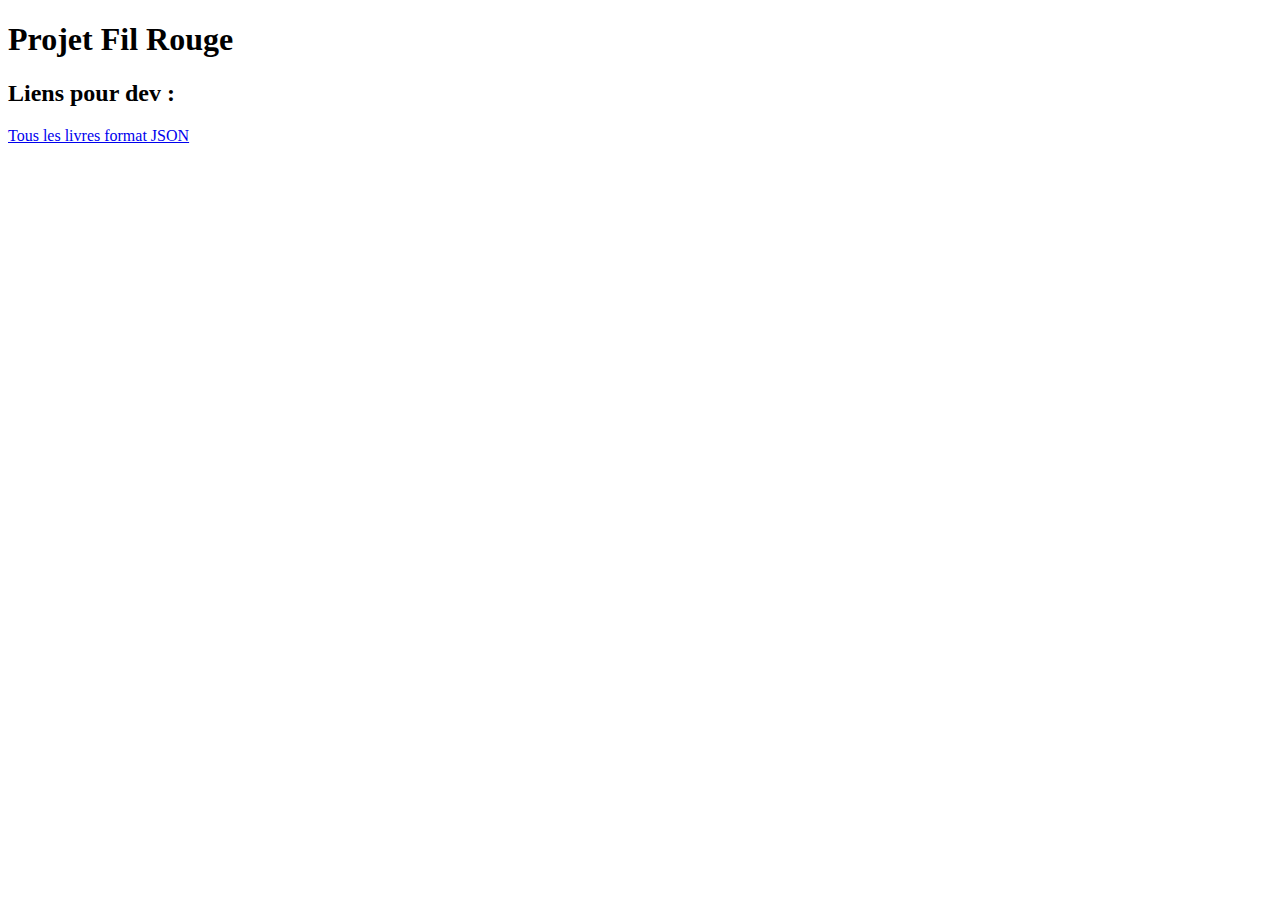
==== projetFilRouge/src/main/resources/static/index.html @ f8d8e10e "ws rest Livre" ====
<?xml version="1.0" encoding="ISO-8859-1" ?>
<!DOCTYPE html PUBLIC "-//W3C//DTD XHTML 1.0 Frameset//EN" "http://www.w3.org/TR/xhtml1/DTD/xhtml1-frameset.dtd">
<html xmlns="http://www.w3.org/1999/xhtml">
<head>
<meta http-equiv="Content-Type" content="text/html; charset=ISO-8859-1" />
<title>Insert title here</title>
</head>
<body>
	<h1>Projet Fil Rouge</h1>
	<h2>Liens pour dev :</h2>
	<a href="./api-bibliotheque/livre">Tous les livres format JSON</a>
</body>
</html>
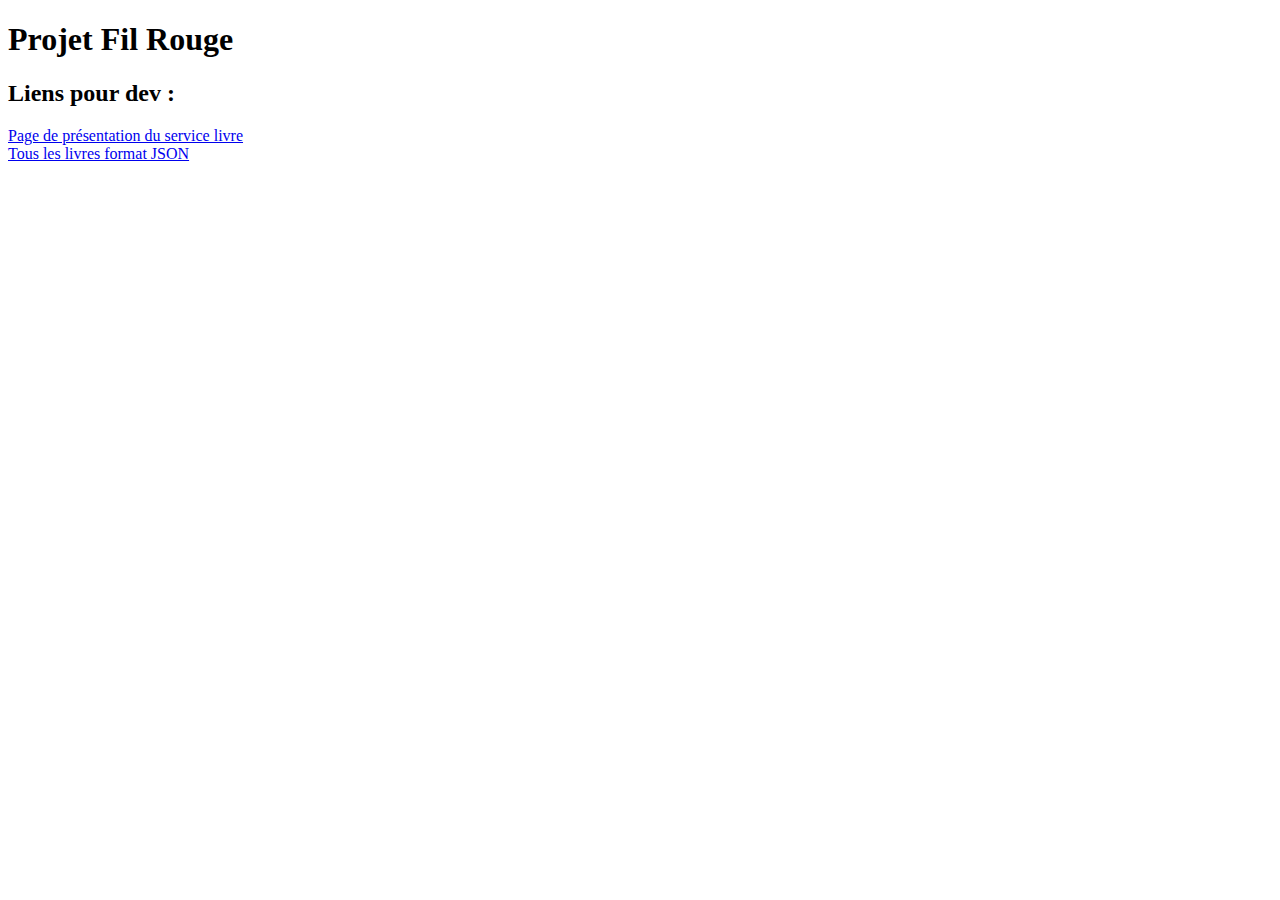
==== commit 4c8a2f46: "Page Livre.html pour tester crud livre" ====
--- a/projetFilRouge/src/main/resources/static/index.html
+++ b/projetFilRouge/src/main/resources/static/index.html
@@ -1,13 +1,14 @@
-<?xml version="1.0" encoding="ISO-8859-1" ?>
+<?xml version="1.0" encoding="UTF-8" ?>
 <!DOCTYPE html PUBLIC "-//W3C//DTD XHTML 1.0 Frameset//EN" "http://www.w3.org/TR/xhtml1/DTD/xhtml1-frameset.dtd">
 <html xmlns="http://www.w3.org/1999/xhtml">
 <head>
-<meta http-equiv="Content-Type" content="text/html; charset=ISO-8859-1" />
+<meta http-equiv="Content-Type" content="text/html; charset=UTF-8" />
 <title>Insert title here</title>
 </head>
 <body>
 	<h1>Projet Fil Rouge</h1>
 	<h2>Liens pour dev :</h2>
+	<a href="livre.html">Page de présentation du service livre</a><br/>
 	<a href="./api-bibliotheque/livre">Tous les livres format JSON</a>
 </body>
 </html>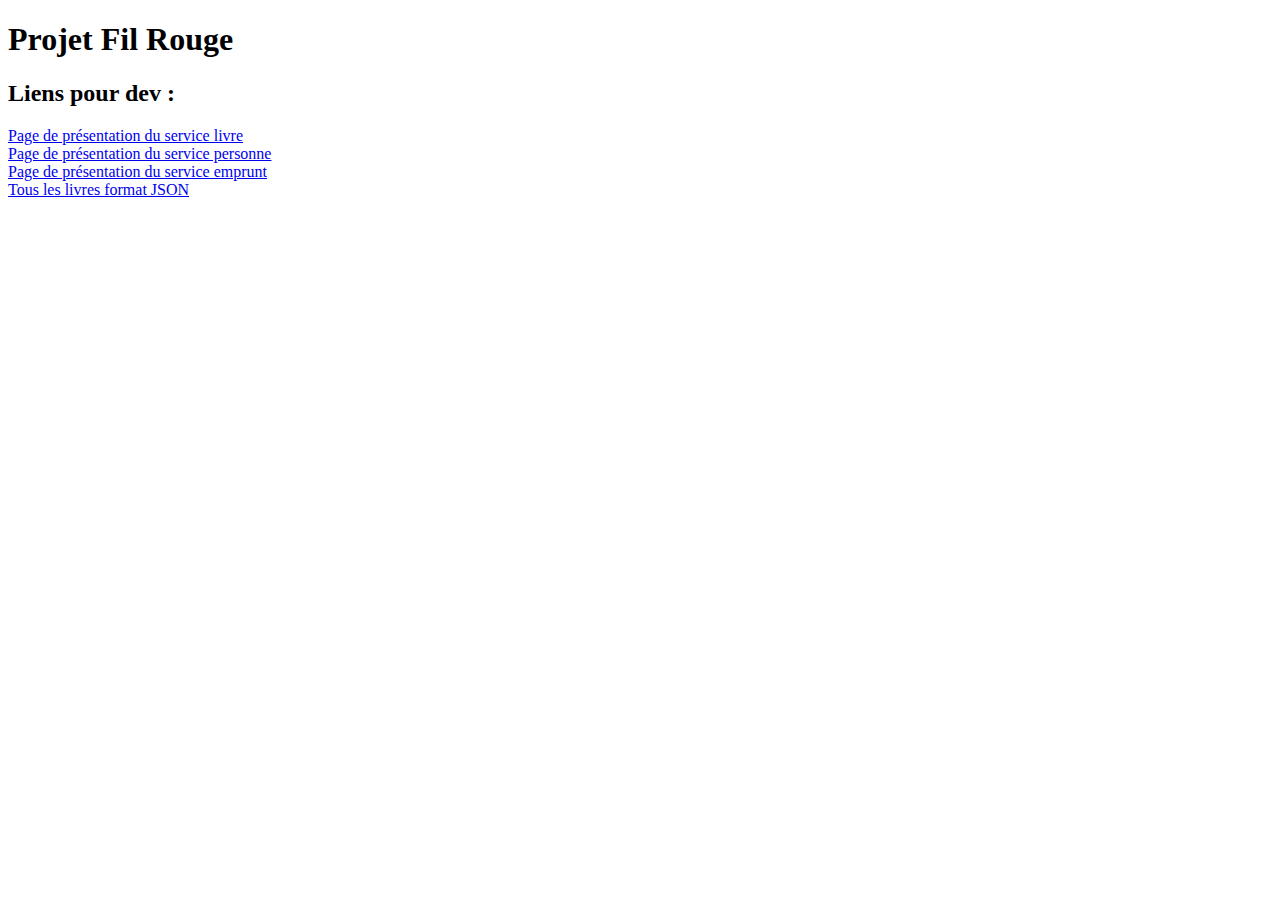
==== commit bcd068de: "prepa emprunt/personne" ====
--- a/projetFilRouge/src/main/resources/static/index.html
+++ b/projetFilRouge/src/main/resources/static/index.html
@@ -9,6 +9,8 @@
 	<h1>Projet Fil Rouge</h1>
 	<h2>Liens pour dev :</h2>
 	<a href="livre.html">Page de présentation du service livre</a><br/>
+	<a href="personne.html">Page de présentation du service personne</a><br/>
+	<a href="emprunt.html">Page de présentation du service emprunt</a><br/>
 	<a href="./api-bibliotheque/livre">Tous les livres format JSON</a>
 </body>
 </html>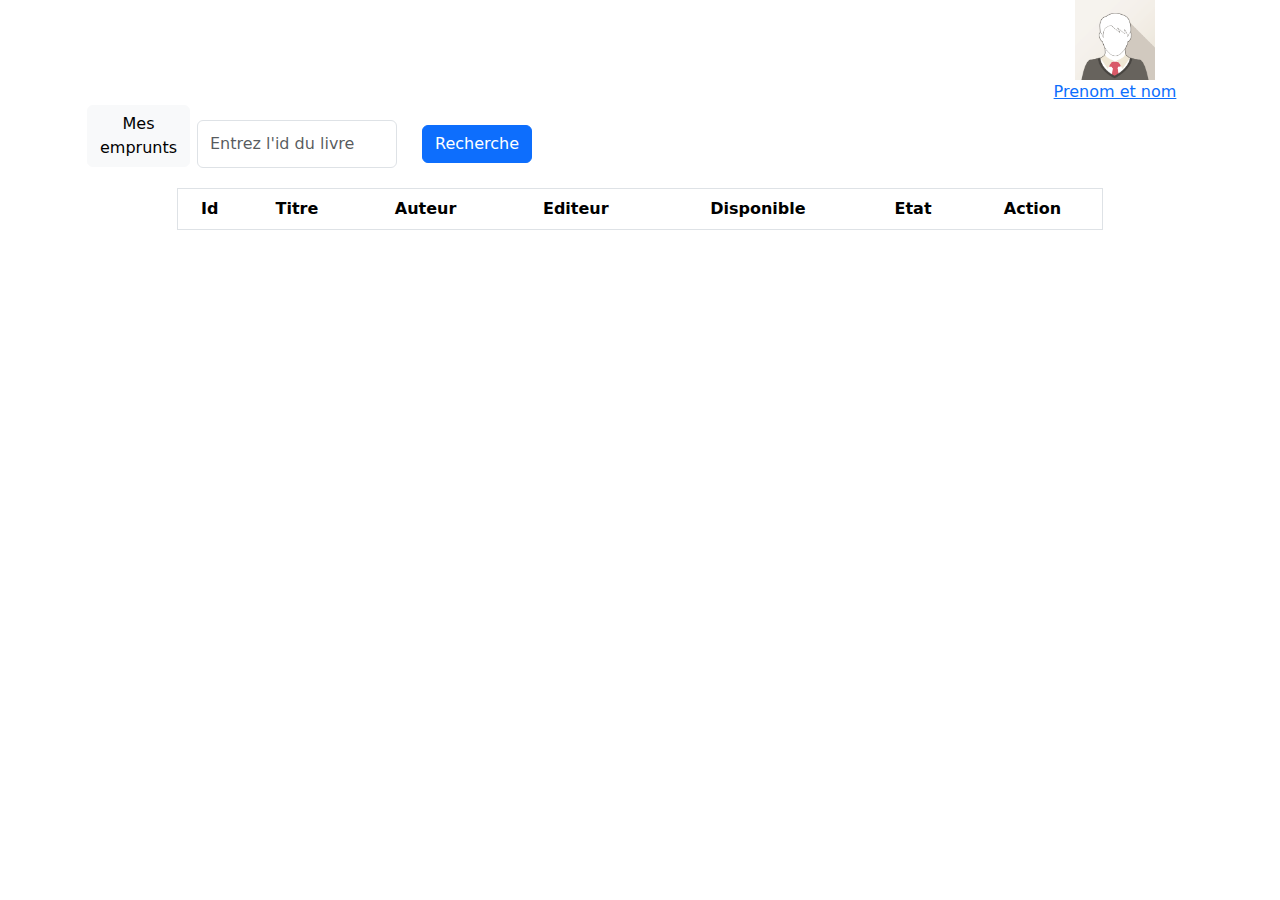
==== commit f30bef14: "ze" ====
--- a/projetFilRouge/src/main/resources/static/index.html
+++ b/projetFilRouge/src/main/resources/static/index.html
@@ -4,13 +4,47 @@
 <head>
 <meta http-equiv="Content-Type" content="text/html; charset=UTF-8" />
 <title>Insert title here</title>
+<script src="./js/livreAjax.js"></script>
+<script src="./js/my_ajax_util.js"></script>
+<script src="https://cdn.jsdelivr.net/npm/bootstrap@5.3.1/dist/js/bootstrap.bundle.min.js"></script>
+<script src="https://ajax.googleapis.com/ajax/libs/jquery/3.3.1/jquery.min.js"></script>
+<link href="https://cdn.jsdelivr.net/npm/bootstrap@5.3.1/dist/css/bootstrap.min.css" rel="stylesheet"/>
+<link href="css/index.css" rel="stylesheet"/>
 </head>
-<body>
-	<h1>Projet Fil Rouge</h1>
-	<h2>Liens pour dev :</h2>
-	<a href="livre.html">Page de présentation du service livre</a><br/>
-	<a href="personne.html">Page de présentation du service personne</a><br/>
-	<a href="emprunt.html">Page de présentation du service emprunt</a><br/>
-	<a href="./api-bibliotheque/livre">Tous les livres format JSON</a>
+<body class="container">
+	<div class="col-xl row" id="header" style="height: 100px">
+        <div class="col-xl">
+
+        </div>
+        <div class="col-xl-2 text-center">
+			<a href="personne.html">
+				<img src="assets/img_avatar1.png" id="img_profil"/>
+				<div>Prenom et nom</div>
+			</a>
+        </div>
+    </div>
+    <div class="col-xl row" id="body">
+		<div class="col-xl-1">
+			<a class='btn btn-light' href="livre.html">Mes emprunts</a>
+		</div>
+		<div class="col-xl text-center" id="tab_container">
+			<div id="filter_container">
+				<input type="text" class="form-control" id="input_livre_id" placeholder="Entrez l'id du livre"/>
+				<button class="btn btn-primary" id="btn_livre_search">Recherche</button>
+			</div>
+			<table border="1" class="table">
+				<thead>
+					<tr><th>Id</th><th>Titre</th><th>Auteur</th><th>Editeur</th><th>Disponible</th><th>Etat</th><th>Action</th></tr>
+				</thead>
+				<tbody id="tableBody">
+					
+				</tbody>
+			</table>
+		</div>
+		<div class="col-xl-1">
+			
+		</div>
+    </div>
+	
 </body>
 </html>--- a/projetFilRouge/src/main/resources/static/css/index.css
+++ b/projetFilRouge/src/main/resources/static/css/index.css
@@ -0,0 +1,22 @@
+#tab_container{
+	
+}
+
+#input_livre_id{
+	width: 200px;
+	margin-right: 20px
+}
+
+#filter_container{
+	display: flex;
+	flex-direction: row;
+	margin: 20px
+}
+
+.btn{
+	margin: 5px
+}
+
+#img_profil{
+	width: 80px
+}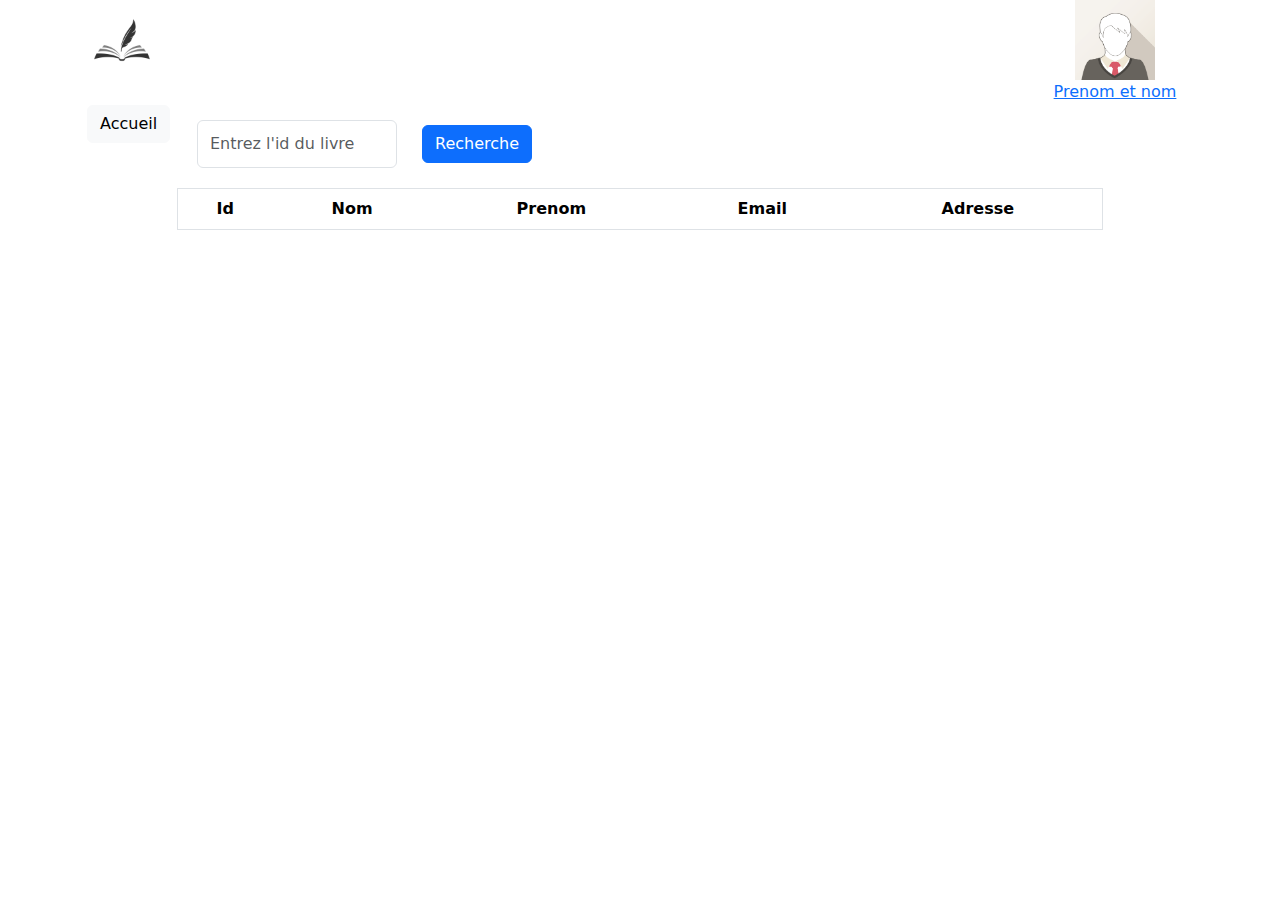
==== commit fd1a8506: "cvsef" ====
--- a/projetFilRouge/src/main/resources/static/index.html
+++ b/projetFilRouge/src/main/resources/static/index.html
@@ -1,20 +1,23 @@
 <?xml version="1.0" encoding="UTF-8" ?>
-<!DOCTYPE html PUBLIC "-//W3C//DTD XHTML 1.0 Frameset//EN" "http://www.w3.org/TR/xhtml1/DTD/xhtml1-frameset.dtd">
+<!DOCTYPE html>
 <html xmlns="http://www.w3.org/1999/xhtml">
 <head>
 <meta http-equiv="Content-Type" content="text/html; charset=UTF-8" />
 <title>Insert title here</title>
-<script src="./js/livreAjax.js"></script>
+<script src="./js/adminAjax.js"></script>
 <script src="./js/my_ajax_util.js"></script>
 <script src="https://cdn.jsdelivr.net/npm/bootstrap@5.3.1/dist/js/bootstrap.bundle.min.js"></script>
 <script src="https://ajax.googleapis.com/ajax/libs/jquery/3.3.1/jquery.min.js"></script>
 <link href="https://cdn.jsdelivr.net/npm/bootstrap@5.3.1/dist/css/bootstrap.min.css" rel="stylesheet"/>
+<link href="css/admin.css" rel="stylesheet"/>
 <link href="css/index.css" rel="stylesheet"/>
 </head>
 <body class="container">
-	<div class="col-xl row" id="header" style="height: 100px">
+	<div class="row" id="header" style="height: 100px">
         <div class="col-xl">
-
+			<a href="index.html">
+				<img src="assets/logo.jpg" id="img_profil"/>
+        	</a>
         </div>
         <div class="col-xl-2 text-center">
 			<a href="personne.html">
@@ -23,18 +26,18 @@
 			</a>
         </div>
     </div>
-    <div class="col-xl row" id="body">
+    <div class="row" id="body">
 		<div class="col-xl-1">
-			<a class='btn btn-light' href="livre.html">Mes emprunts</a>
+			<a class='btn btn-light' href="index.html">Accueil</a>
 		</div>
 		<div class="col-xl text-center" id="tab_container">
 			<div id="filter_container">
 				<input type="text" class="form-control" id="input_livre_id" placeholder="Entrez l'id du livre"/>
 				<button class="btn btn-primary" id="btn_livre_search">Recherche</button>
 			</div>
-			<table border="1" class="table">
+			<table border="1" class="table table-hover">
 				<thead>
-					<tr><th>Id</th><th>Titre</th><th>Auteur</th><th>Editeur</th><th>Disponible</th><th>Etat</th><th>Action</th></tr>
+					<tr><th>Id</th><th>Nom</th><th>Prenom</th><th>Email</th><th>Adresse</th></tr>
 				</thead>
 				<tbody id="tableBody">
 					
--- a/projetFilRouge/src/main/resources/static/css/admin.css
+++ b/projetFilRouge/src/main/resources/static/css/admin.css
@@ -0,0 +1,3 @@
+td{
+	cursor: pointer
+}--- a/projetFilRouge/src/main/resources/static/css/index.css
+++ b/projetFilRouge/src/main/resources/static/css/index.css
@@ -1,5 +1,5 @@
-#tab_container{
-	
+#img_profil{
+	width: 80px
 }
 
 #input_livre_id{
@@ -16,7 +16,3 @@
 .btn{
 	margin: 5px
 }
-
-#img_profil{
-	width: 80px
-}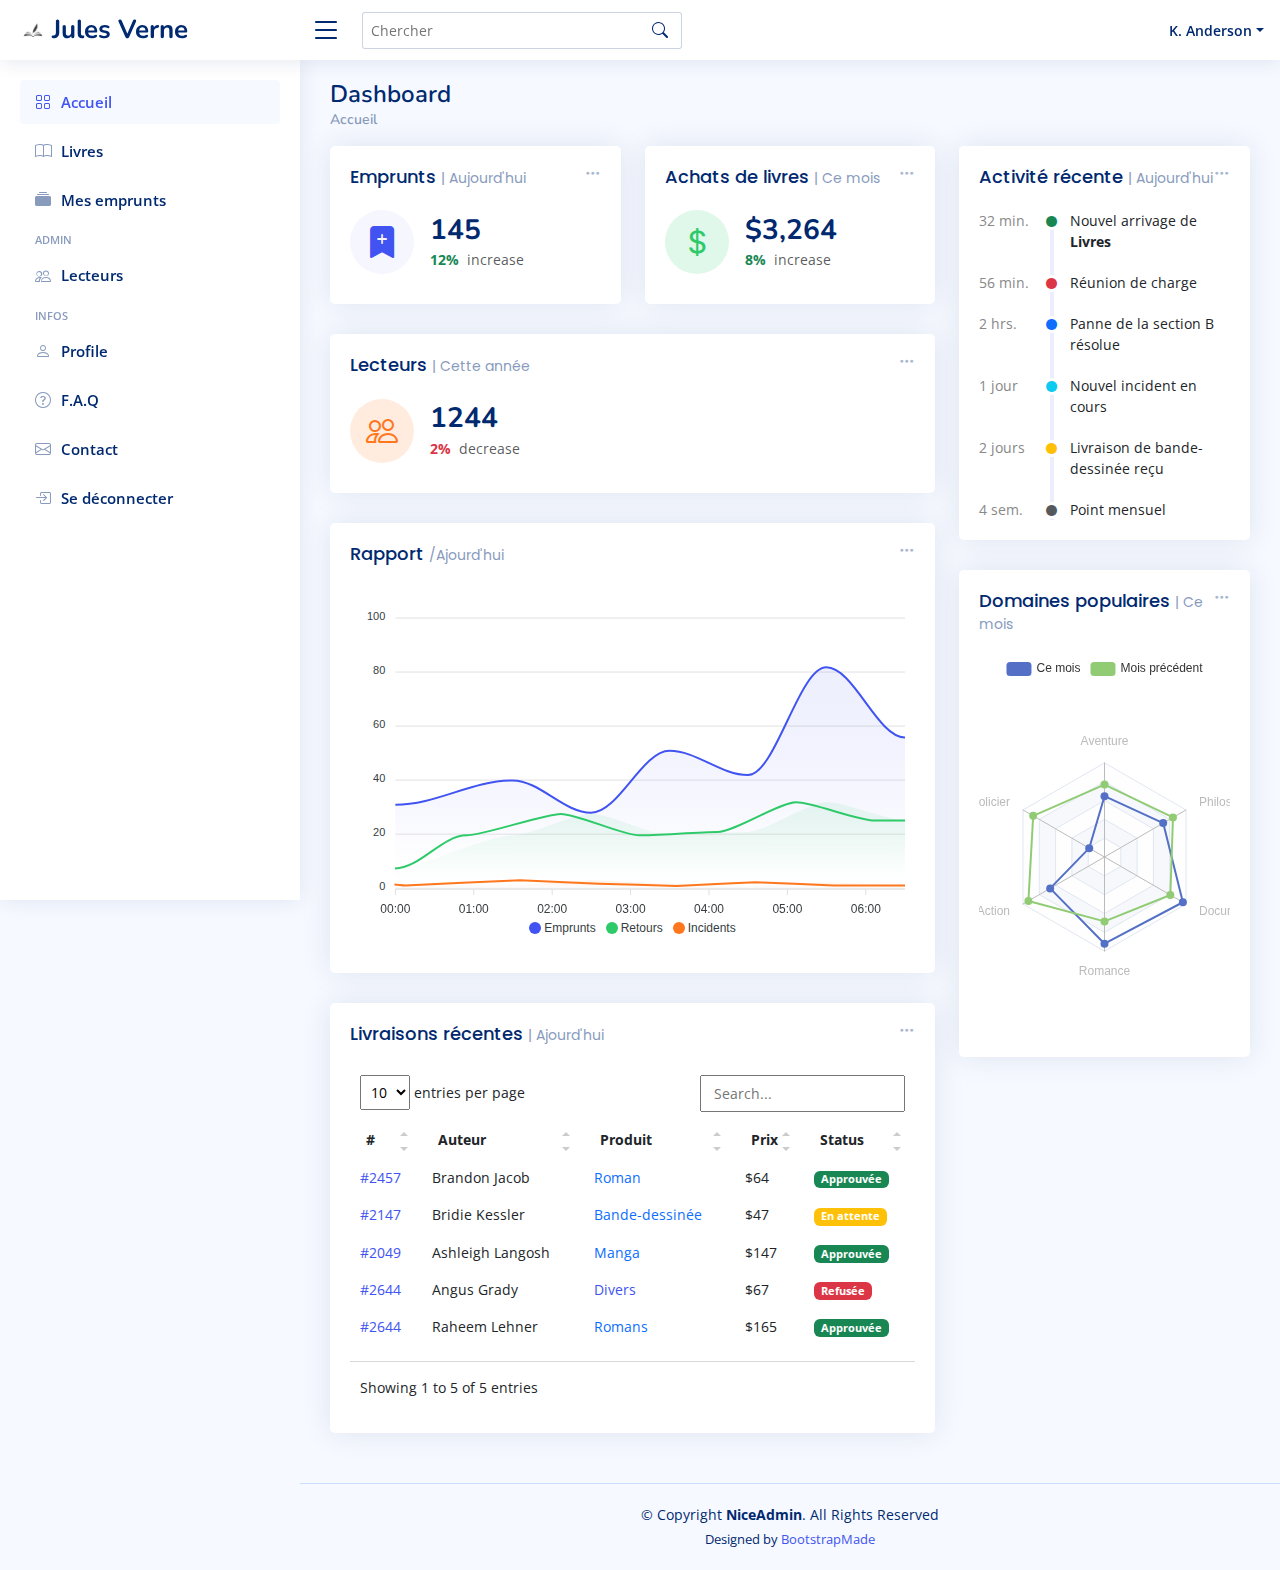
==== commit 5f061dab: "qcess" ====
--- a/projetFilRouge/src/main/resources/static/index.html
+++ b/projetFilRouge/src/main/resources/static/index.html
@@ -1,53 +1,672 @@
-<?xml version="1.0" encoding="UTF-8" ?>
 <!DOCTYPE html>
-<html xmlns="http://www.w3.org/1999/xhtml">
+<html lang="en">
+
 <head>
-<meta http-equiv="Content-Type" content="text/html; charset=UTF-8" />
-<title>Insert title here</title>
-<script src="./js/adminAjax.js"></script>
-<script src="./js/my_ajax_util.js"></script>
-<script src="https://cdn.jsdelivr.net/npm/bootstrap@5.3.1/dist/js/bootstrap.bundle.min.js"></script>
-<script src="https://ajax.googleapis.com/ajax/libs/jquery/3.3.1/jquery.min.js"></script>
-<link href="https://cdn.jsdelivr.net/npm/bootstrap@5.3.1/dist/css/bootstrap.min.css" rel="stylesheet"/>
-<link href="css/admin.css" rel="stylesheet"/>
-<link href="css/index.css" rel="stylesheet"/>
+  <meta charset="utf-8">
+  <meta content="width=device-width, initial-scale=1.0" name="viewport">
+
+  <title>Accueil</title>
+  <meta content="" name="description">
+  <meta content="" name="keywords">
+
+  <!-- Favicons -->
+  <link href="assets/img/favicon.png" rel="icon">
+  <link href="assets/img/apple-touch-icon.png" rel="apple-touch-icon">
+
+  <!-- Google Fonts -->
+  <link href="https://fonts.gstatic.com" rel="preconnect">
+  <link href="https://fonts.googleapis.com/css?family=Open+Sans:300,300i,400,400i,600,600i,700,700i|Nunito:300,300i,400,400i,600,600i,700,700i|Poppins:300,300i,400,400i,500,500i,600,600i,700,700i" rel="stylesheet">
+
+  <!-- Vendor CSS Files -->
+  <link href="assets/vendor/bootstrap/css/bootstrap.min.css" rel="stylesheet">
+  <link href="assets/vendor/bootstrap-icons/bootstrap-icons.css" rel="stylesheet">
+  <link href="assets/vendor/boxicons/css/boxicons.min.css" rel="stylesheet">
+  <link href="assets/vendor/quill/quill.snow.css" rel="stylesheet">
+  <link href="assets/vendor/quill/quill.bubble.css" rel="stylesheet">
+  <link href="assets/vendor/remixicon/remixicon.css" rel="stylesheet">
+  <link href="assets/vendor/simple-datatables/style.css" rel="stylesheet">
+
+  <!-- Template Main CSS File -->
+  <link href="assets/css/style.css" rel="stylesheet">
+
+  <!-- =======================================================
+  * Template Name: NiceAdmin
+  * Updated: Aug 30 2023 with Bootstrap v5.3.1
+  * Template URL: https://bootstrapmade.com/nice-admin-bootstrap-admin-html-template/
+  * Author: BootstrapMade.com
+  * License: https://bootstrapmade.com/license/
+  ======================================================== -->
 </head>
-<body class="container">
-	<div class="row" id="header" style="height: 100px">
-        <div class="col-xl">
-			<a href="index.html">
-				<img src="assets/logo.jpg" id="img_profil"/>
-        	</a>
-        </div>
-        <div class="col-xl-2 text-center">
-			<a href="personne.html">
-				<img src="assets/img_avatar1.png" id="img_profil"/>
-				<div>Prenom et nom</div>
-			</a>
-        </div>
+
+<body>
+
+  <!-- ======= Header ======= -->
+  <header id="header" class="header fixed-top d-flex align-items-center">
+
+    <div class="d-flex align-items-center justify-content-between">
+      <a href="index.html" class="logo d-flex align-items-center">
+        <img src="assets/img/logo.jpg" alt="">
+        <span class="d-none d-lg-block">Jules Verne</span>
+      </a>
+      <i class="bi bi-list toggle-sidebar-btn"></i>
+    </div><!-- End Logo -->
+
+    <div class="search-bar">
+      <form class="search-form d-flex align-items-center" method="POST" action="#">
+        <input type="text" name="query" placeholder="Chercher" title="Enter search keyword">
+        <button type="submit" title="Search"><i class="bi bi-search"></i></button>
+      </form>
+    </div><!-- End Search Bar -->
+
+    <nav class="header-nav ms-auto">
+      <ul class="d-flex align-items-center">
+
+        <li class="nav-item d-block d-lg-none">
+          <a class="nav-link nav-icon search-bar-toggle " href="#">
+            <i class="bi bi-search"></i>
+          </a>
+        </li><!-- End Search Icon-->
+
+        <li class="nav-item dropdown">
+
+
+        <li class="nav-item dropdown pe-3">
+
+          <a class="nav-link nav-profile d-flex align-items-center pe-0" href="#" data-bs-toggle="dropdown">
+            <span class="d-none d-md-block dropdown-toggle ps-2">K. Anderson</span>
+          </a><!-- End Profile Iamge Icon -->
+
+          <ul class="dropdown-menu dropdown-menu-end dropdown-menu-arrow profile">
+            <li class="dropdown-header">
+              <h6>Kevin Anderson</h6>
+              <span>Admin</span>
+            </li>
+            <li>
+              <hr class="dropdown-divider">
+            </li>
+
+            <li>
+              <a class="dropdown-item d-flex align-items-center" href="admin/profile.html?id=7">
+                <i class="bi bi-person"></i>
+                <span>My Profile</span>
+              </a>
+            </li>
+            <li>
+              <hr class="dropdown-divider">
+            </li>
+
+            <li>
+              <a class="dropdown-item d-flex align-items-center" href="users-profile.html">
+                <i class="bi bi-gear"></i>
+                <span>Account Settings</span>
+              </a>
+            </li>
+            <li>
+              <hr class="dropdown-divider">
+            </li>
+
+            <li>
+              <a class="dropdown-item d-flex align-items-center" href="pages-faq.html">
+                <i class="bi bi-question-circle"></i>
+                <span>Need Help?</span>
+              </a>
+            </li>
+            <li>
+              <hr class="dropdown-divider">
+            </li>
+
+            <li>
+              <a class="dropdown-item d-flex align-items-center" href="#">
+                <i class="bi bi-box-arrow-right"></i>
+                <span>Sign Out</span>
+              </a>
+            </li>
+
+          </ul><!-- End Profile Dropdown Items -->
+        </li><!-- End Profile Nav -->
+
+      </ul>
+    </nav><!-- End Icons Navigation -->
+
+  </header><!-- End Header -->
+
+  <!-- ======= Sidebar ======= -->
+  <aside id="sidebar" class="sidebar">
+
+    <ul class="sidebar-nav" id="sidebar-nav">
+
+      <li class="nav-item">
+        <a class="nav-link " href="index.html">
+          <i class="bi bi-grid"></i>
+          <span>Accueil</span>
+        </a>
+      </li>
+      <li class="nav-item">
+        <a class="nav-link collapsed" href="admin/livre.html?id=7">
+          <i class="bi bi-book"></i>
+          <span>Livres</span>
+        </a>
+      </li>
+      <li class="nav-item">
+        <a class="nav-link collapsed" href="admin/emprunt.html?id=7">
+          <i class="bi bi-collection-fill"></i>
+          <span>Mes emprunts</span>
+        </a>
+      </li><!-- End Dashboard Nav -->
+
+      <li class="nav-heading">Admin</li>
+
+      <li class="nav-item">
+        <a class="nav-link collapsed" href="admin/lecteur.html">
+          <i class="bi bi-people"></i>
+          <span>Lecteurs</span>
+        </a>
+      </li>
+
+      <li class="nav-heading">Infos</li>
+
+      <li class="nav-item">
+        <a class="nav-link collapsed" href="admin/profile.html?id=7">
+          <i class="bi bi-person"></i>
+          <span>Profile</span>
+        </a>
+      </li><!-- End Profile Page Nav -->
+
+      <li class="nav-item">
+        <a class="nav-link collapsed" href="admin/pages-faq.html">
+          <i class="bi bi-question-circle"></i>
+          <span>F.A.Q</span>
+        </a>
+      </li><!-- End F.A.Q Page Nav -->
+
+      <li class="nav-item">
+        <a class="nav-link collapsed" href="admin/pages-contact.html">
+          <i class="bi bi-envelope"></i>
+          <span>Contact</span>
+        </a>
+      </li><!-- End Contact Page Nav -->
+
+      <li class="nav-item">
+        <a class="nav-link collapsed" href="admin/pages-login.html">
+          <i class="bi bi-box-arrow-in-right"></i>
+          <span>Se déconnecter</span>
+        </a>
+      </li><!-- End Login Page Nav -->
+
+    </ul>
+
+  </aside><!-- End Sidebar-->
+
+  <main id="main" class="main">
+
+    <div class="pagetitle">
+      <h1>Dashboard</h1>
+      <nav>
+        <ol class="breadcrumb">
+          <li class="breadcrumb-item"><a href="index.html">Accueil</a></li>
+        </ol>
+      </nav>
+    </div><!-- End Page Title -->
+
+    <section class="section dashboard">
+      <div class="row">
+
+        <!-- Left side columns -->
+        <div class="col-lg-8">
+          <div class="row">
+
+            <!-- Sales Card -->
+            <div class="col-xxl-4 col-md-6">
+              <div class="card info-card sales-card">
+
+                <div class="filter">
+                  <a class="icon" href="#" data-bs-toggle="dropdown"><i class="bi bi-three-dots"></i></a>
+                  <ul class="dropdown-menu dropdown-menu-end dropdown-menu-arrow">
+                    <li class="dropdown-header text-start">
+                      <h6>Filter</h6>
+                    </li>
+
+                    <li><a class="dropdown-item" href="#">Today</a></li>
+                    <li><a class="dropdown-item" href="#">This Month</a></li>
+                    <li><a class="dropdown-item" href="#">This Year</a></li>
+                  </ul>
+                </div>
+
+                <div class="card-body">
+                  <h5 class="card-title">Emprunts <span>| Aujourd'hui</span></h5>
+
+                  <div class="d-flex align-items-center">
+                    <div class="card-icon rounded-circle d-flex align-items-center justify-content-center">
+                      <i class="bi bi-bookmark-plus-fill"></i>
+                    </div>
+                    <div class="ps-3">
+                      <h6>145</h6>
+                      <span class="text-success small pt-1 fw-bold">12%</span> <span class="text-muted small pt-2 ps-1">increase</span>
+
+                    </div>
+                  </div>
+                </div>
+
+              </div>
+            </div><!-- End Sales Card -->
+
+            <!-- Revenue Card -->
+            <div class="col-xxl-4 col-md-6">
+              <div class="card info-card revenue-card">
+
+                <div class="filter">
+                  <a class="icon" href="#" data-bs-toggle="dropdown"><i class="bi bi-three-dots"></i></a>
+                  <ul class="dropdown-menu dropdown-menu-end dropdown-menu-arrow">
+                    <li class="dropdown-header text-start">
+                      <h6>Filter</h6>
+                    </li>
+
+                    <li><a class="dropdown-item" href="#">Today</a></li>
+                    <li><a class="dropdown-item" href="#">This Month</a></li>
+                    <li><a class="dropdown-item" href="#">This Year</a></li>
+                  </ul>
+                </div>
+
+                <div class="card-body">
+                  <h5 class="card-title">Achats de livres <span>| Ce mois</span></h5>
+
+                  <div class="d-flex align-items-center">
+                    <div class="card-icon rounded-circle d-flex align-items-center justify-content-center">
+                      <i class="bi bi-currency-dollar"></i>
+                    </div>
+                    <div class="ps-3">
+                      <h6>$3,264</h6>
+                      <span class="text-success small pt-1 fw-bold">8%</span> <span class="text-muted small pt-2 ps-1">increase</span>
+
+                    </div>
+                  </div>
+                </div>
+
+              </div>
+            </div><!-- End Revenue Card -->
+
+            <!-- Customers Card -->
+            <div class="col-xxl-4 col-xl-12">
+
+              <div class="card info-card customers-card">
+
+                <div class="filter">
+                  <a class="icon" href="#" data-bs-toggle="dropdown"><i class="bi bi-three-dots"></i></a>
+                  <ul class="dropdown-menu dropdown-menu-end dropdown-menu-arrow">
+                    <li class="dropdown-header text-start">
+                      <h6>Filter</h6>
+                    </li>
+
+                    <li><a class="dropdown-item" href="#">Today</a></li>
+                    <li><a class="dropdown-item" href="#">This Month</a></li>
+                    <li><a class="dropdown-item" href="#">This Year</a></li>
+                  </ul>
+                </div>
+
+                <div class="card-body">
+                  <h5 class="card-title">Lecteurs <span>| Cette année</span></h5>
+
+                  <div class="d-flex align-items-center">
+                    <div class="card-icon rounded-circle d-flex align-items-center justify-content-center">
+                      <i class="bi bi-people"></i>
+                    </div>
+                    <div class="ps-3">
+                      <h6>1244</h6>
+                      <span class="text-danger small pt-1 fw-bold">2%</span> <span class="text-muted small pt-2 ps-1">decrease</span>
+
+                    </div>
+                  </div>
+
+                </div>
+              </div>
+
+            </div><!-- End Customers Card -->
+
+            <!-- Reports -->
+            <div class="col-12">
+              <div class="card">
+
+                <div class="filter">
+                  <a class="icon" href="#" data-bs-toggle="dropdown"><i class="bi bi-three-dots"></i></a>
+                  <ul class="dropdown-menu dropdown-menu-end dropdown-menu-arrow">
+                    <li class="dropdown-header text-start">
+                      <h6>Filter</h6>
+                    </li>
+
+                    <li><a class="dropdown-item" href="#">Today</a></li>
+                    <li><a class="dropdown-item" href="#">This Month</a></li>
+                    <li><a class="dropdown-item" href="#">This Year</a></li>
+                  </ul>
+                </div>
+
+                <div class="card-body">
+                  <h5 class="card-title">Rapport <span>/Ajourd'hui</span></h5>
+
+                  <!-- Line Chart -->
+                  <div id="reportsChart"></div>
+
+                  <script>
+                    document.addEventListener("DOMContentLoaded", () => {
+                      new ApexCharts(document.querySelector("#reportsChart"), {
+                        series: [{
+                          name: 'Emprunts',
+                          data: [31, 40, 28, 51, 42, 82, 56],
+                        }, {
+                          name: 'Retours',
+                          data: [12, 32, 45, 32, 34, 52, 41]
+                        }, {
+                          name: 'Incidents',
+                          data: [15, 11, 32, 18, 9, 24, 11]
+                        }],
+                        chart: {
+                          height: 350,
+                          type: 'area',
+                          toolbar: {
+                            show: false
+                          },
+                        },
+                        markers: {
+                          size: 4
+                        },
+                        colors: ['#4154f1', '#2eca6a', '#ff771d'],
+                        fill: {
+                          type: "gradient",
+                          gradient: {
+                            shadeIntensity: 1,
+                            opacityFrom: 0.3,
+                            opacityTo: 0.4,
+                            stops: [0, 90, 100]
+                          }
+                        },
+                        dataLabels: {
+                          enabled: false
+                        },
+                        stroke: {
+                          curve: 'smooth',
+                          width: 2
+                        },
+                        xaxis: {
+                          type: 'datetime',
+                          categories: ["2018-09-19T00:00:00.000Z", "2018-09-19T01:30:00.000Z", "2018-09-19T02:30:00.000Z", "2018-09-19T03:30:00.000Z", "2018-09-19T04:30:00.000Z", "2018-09-19T05:30:00.000Z", "2018-09-19T06:30:00.000Z"]
+                        },
+                        tooltip: {
+                          x: {
+                            format: 'dd/MM/yy HH:mm'
+                          },
+                        }
+                      }).render();
+                    });
+                  </script>
+                  <!-- End Line Chart -->
+
+                </div>
+
+              </div>
+            </div><!-- End Reports -->
+
+            <!-- Recent Sales -->
+            <div class="col-12">
+              <div class="card recent-sales overflow-auto">
+
+                <div class="filter">
+                  <a class="icon" href="#" data-bs-toggle="dropdown"><i class="bi bi-three-dots"></i></a>
+                  <ul class="dropdown-menu dropdown-menu-end dropdown-menu-arrow">
+                    <li class="dropdown-header text-start">
+                      <h6>Filter</h6>
+                    </li>
+
+                    <li><a class="dropdown-item" href="#">Today</a></li>
+                    <li><a class="dropdown-item" href="#">This Month</a></li>
+                    <li><a class="dropdown-item" href="#">This Year</a></li>
+                  </ul>
+                </div>
+
+                <div class="card-body">
+                  <h5 class="card-title">Livraisons récentes <span>| Ajourd'hui</span></h5>
+
+                  <table class="table table-borderless datatable">
+                    <thead>
+                      <tr>
+                        <th scope="col">#</th>
+                        <th scope="col">Auteur</th>
+                        <th scope="col">Produit</th>
+                        <th scope="col">Prix</th>
+                        <th scope="col">Status</th>
+                      </tr>
+                    </thead>
+                    <tbody>
+                      <tr>
+                        <th scope="row"><a href="#">#2457</a></th>
+                        <td>Brandon Jacob</td>
+                        <td><a href="#" class="text-primary">Roman</a></td>
+                        <td>$64</td>
+                        <td><span class="badge bg-success">Approuvée</span></td>
+                      </tr>
+                      <tr>
+                        <th scope="row"><a href="#">#2147</a></th>
+                        <td>Bridie Kessler</td>
+                        <td><a href="#" class="text-primary">Bande-dessinée</a></td>
+                        <td>$47</td>
+                        <td><span class="badge bg-warning">En attente</span></td>
+                      </tr>
+                      <tr>
+                        <th scope="row"><a href="#">#2049</a></th>
+                        <td>Ashleigh Langosh</td>
+                        <td><a href="#" class="text-primary">Manga</a></td>
+                        <td>$147</td>
+                        <td><span class="badge bg-success">Approuvée</span></td>
+                      </tr>
+                      <tr>
+                        <th scope="row"><a href="#">#2644</a></th>
+                        <td>Angus Grady</td>
+                        <td><a href="#" class="text-primar">Divers</a></td>
+                        <td>$67</td>
+                        <td><span class="badge bg-danger">Refusée</span></td>
+                      </tr>
+                      <tr>
+                        <th scope="row"><a href="#">#2644</a></th>
+                        <td>Raheem Lehner</td>
+                        <td><a href="#" class="text-primary">Romans</a></td>
+                        <td>$165</td>
+                        <td><span class="badge bg-success">Approuvée</span></td>
+                      </tr>
+                    </tbody>
+                  </table>
+
+                </div>
+
+              </div>
+            </div><!-- End Recent Sales -->
+
+          </div>
+        </div><!-- End Left side columns -->
+
+        <!-- Right side columns -->
+        <div class="col-lg-4">
+
+          <!-- Recent Activity -->
+          <div class="card">
+            <div class="filter">
+              <a class="icon" href="#" data-bs-toggle="dropdown"><i class="bi bi-three-dots"></i></a>
+              <ul class="dropdown-menu dropdown-menu-end dropdown-menu-arrow">
+                <li class="dropdown-header text-start">
+                  <h6>Filter</h6>
+                </li>
+
+                <li><a class="dropdown-item" href="#">Today</a></li>
+                <li><a class="dropdown-item" href="#">This Month</a></li>
+                <li><a class="dropdown-item" href="#">This Year</a></li>
+              </ul>
+            </div>
+
+            <div class="card-body">
+              <h5 class="card-title">Activité récente <span>| Aujourd'hui</span></h5>
+
+              <div class="activity">
+
+                <div class="activity-item d-flex">
+                  <div class="activite-label">32 min.</div>
+                  <i class='bi bi-circle-fill activity-badge text-success align-self-start'></i>
+                  <div class="activity-content">
+                    Nouvel arrivage de <a href="#" class="fw-bold text-dark">Livres</a>
+                  </div>
+                </div><!-- End activity item-->
+
+                <div class="activity-item d-flex">
+                  <div class="activite-label">56 min.</div>
+                  <i class='bi bi-circle-fill activity-badge text-danger align-self-start'></i>
+                  <div class="activity-content">
+                    Réunion de charge
+                  </div>
+                </div><!-- End activity item-->
+
+                <div class="activity-item d-flex">
+                  <div class="activite-label">2 hrs.</div>
+                  <i class='bi bi-circle-fill activity-badge text-primary align-self-start'></i>
+                  <div class="activity-content">
+                    Panne de la section B résolue
+                  </div>
+                </div><!-- End activity item-->
+
+                <div class="activity-item d-flex">
+                  <div class="activite-label">1 jour</div>
+                  <i class='bi bi-circle-fill activity-badge text-info align-self-start'></i>
+                  <div class="activity-content">
+                    Nouvel incident en cours
+                  </div>
+                </div><!-- End activity item-->
+
+                <div class="activity-item d-flex">
+                  <div class="activite-label">2 jours</div>
+                  <i class='bi bi-circle-fill activity-badge text-warning align-self-start'></i>
+                  <div class="activity-content">
+                    Livraison de bande-dessinée reçu
+                  </div>
+                </div><!-- End activity item-->
+
+                <div class="activity-item d-flex">
+                  <div class="activite-label">4 sem.</div>
+                  <i class='bi bi-circle-fill activity-badge text-muted align-self-start'></i>
+                  <div class="activity-content">
+                    Point mensuel
+                  </div>
+                </div><!-- End activity item-->
+
+              </div>
+
+            </div>
+          </div><!-- End Recent Activity -->
+
+          <!-- Budget Report -->
+          <div class="card">
+            <div class="filter">
+              <a class="icon" href="#" data-bs-toggle="dropdown"><i class="bi bi-three-dots"></i></a>
+              <ul class="dropdown-menu dropdown-menu-end dropdown-menu-arrow">
+                <li class="dropdown-header text-start">
+                  <h6>Filtrer</h6>
+                </li>
+
+                <li><a class="dropdown-item" href="#">Ajourd'hui</a></li>
+                <li><a class="dropdown-item" href="#">Ce mois</a></li>
+                <li><a class="dropdown-item" href="#">Cette année</a></li>
+              </ul>
+            </div>
+
+            <div class="card-body pb-0">
+              <h5 class="card-title">Domaines populaires <span>| Ce mois</span></h5>
+
+              <div id="budgetChart" style="min-height: 400px;" class="echart"></div>
+
+              <script>
+                document.addEventListener("DOMContentLoaded", () => {
+                  var budgetChart = echarts.init(document.querySelector("#budgetChart")).setOption({
+                    legend: {
+                      data: ['Ce mois', 'Mois précédent']
+                    },
+                    radar: {
+                      // shape: 'circle',
+                      indicator: [{
+                          name: 'Aventure',
+                          max: 6500
+                        },
+                        {
+                          name: 'Policier',
+                          max: 16000
+                        },
+                        {
+                          name: 'Action',
+                          max: 30000
+                        },
+                        {
+                          name: 'Romance',
+                          max: 38000
+                        },
+                        {
+                          name: 'Documentaire',
+                          max: 52000
+                        },
+                        {
+                          name: 'Philosophie',
+                          max: 25000
+                        }
+                      ]
+                    },
+                    series: [{
+                      name: 'Budget vs spending',
+                      type: 'radar',
+                      data: [{
+                          value: [4200, 3000, 20000, 35000, 50000, 18000],
+                          name: 'Ce mois'
+                        },
+                        {
+                          value: [5000, 14000, 28000, 26000, 42000, 21000],
+                          name: 'Mois précédent'
+                        }
+                      ]
+                    }]
+                  });
+                });
+              </script>
+
+            </div>
+          </div><!-- End Budget Report -->
+
+        </div><!-- End Right side columns -->
+
+      </div>
+    </section>
+
+  </main><!-- End #main -->
+
+  <!-- ======= Footer ======= -->
+  <footer id="footer" class="footer">
+    <div class="copyright">
+      &copy; Copyright <strong><span>NiceAdmin</span></strong>. All Rights Reserved
     </div>
-    <div class="row" id="body">
-		<div class="col-xl-1">
-			<a class='btn btn-light' href="index.html">Accueil</a>
-		</div>
-		<div class="col-xl text-center" id="tab_container">
-			<div id="filter_container">
-				<input type="text" class="form-control" id="input_livre_id" placeholder="Entrez l'id du livre"/>
-				<button class="btn btn-primary" id="btn_livre_search">Recherche</button>
-			</div>
-			<table border="1" class="table table-hover">
-				<thead>
-					<tr><th>Id</th><th>Nom</th><th>Prenom</th><th>Email</th><th>Adresse</th></tr>
-				</thead>
-				<tbody id="tableBody">
-					
-				</tbody>
-			</table>
-		</div>
-		<div class="col-xl-1">
-			
-		</div>
+    <div class="credits">
+      <!-- All the links in the footer should remain intact. -->
+      <!-- You can delete the links only if you purchased the pro version. -->
+      <!-- Licensing information: https://bootstrapmade.com/license/ -->
+      <!-- Purchase the pro version with working PHP/AJAX contact form: https://bootstrapmade.com/nice-admin-bootstrap-admin-html-template/ -->
+      Designed by <a href="https://bootstrapmade.com/">BootstrapMade</a>
     </div>
-	
+  </footer><!-- End Footer -->
+
+  <a href="#" class="back-to-top d-flex align-items-center justify-content-center"><i class="bi bi-arrow-up-short"></i></a>
+
+  <!-- Vendor JS Files -->
+  <script src="assets/vendor/apexcharts/apexcharts.min.js"></script>
+  <script src="assets/vendor/bootstrap/js/bootstrap.bundle.min.js"></script>
+  <script src="assets/vendor/chart.js/chart.umd.js"></script>
+  <script src="assets/vendor/echarts/echarts.min.js"></script>
+  <script src="assets/vendor/quill/quill.min.js"></script>
+  <script src="assets/vendor/simple-datatables/simple-datatables.js"></script>
+  <script src="assets/vendor/tinymce/tinymce.min.js"></script>
+  <script src="assets/vendor/php-email-form/validate.js"></script>
+
+  <!-- Template Main JS File -->
+  <script src="assets/js/main.js"></script>
+
 </body>
+
 </html>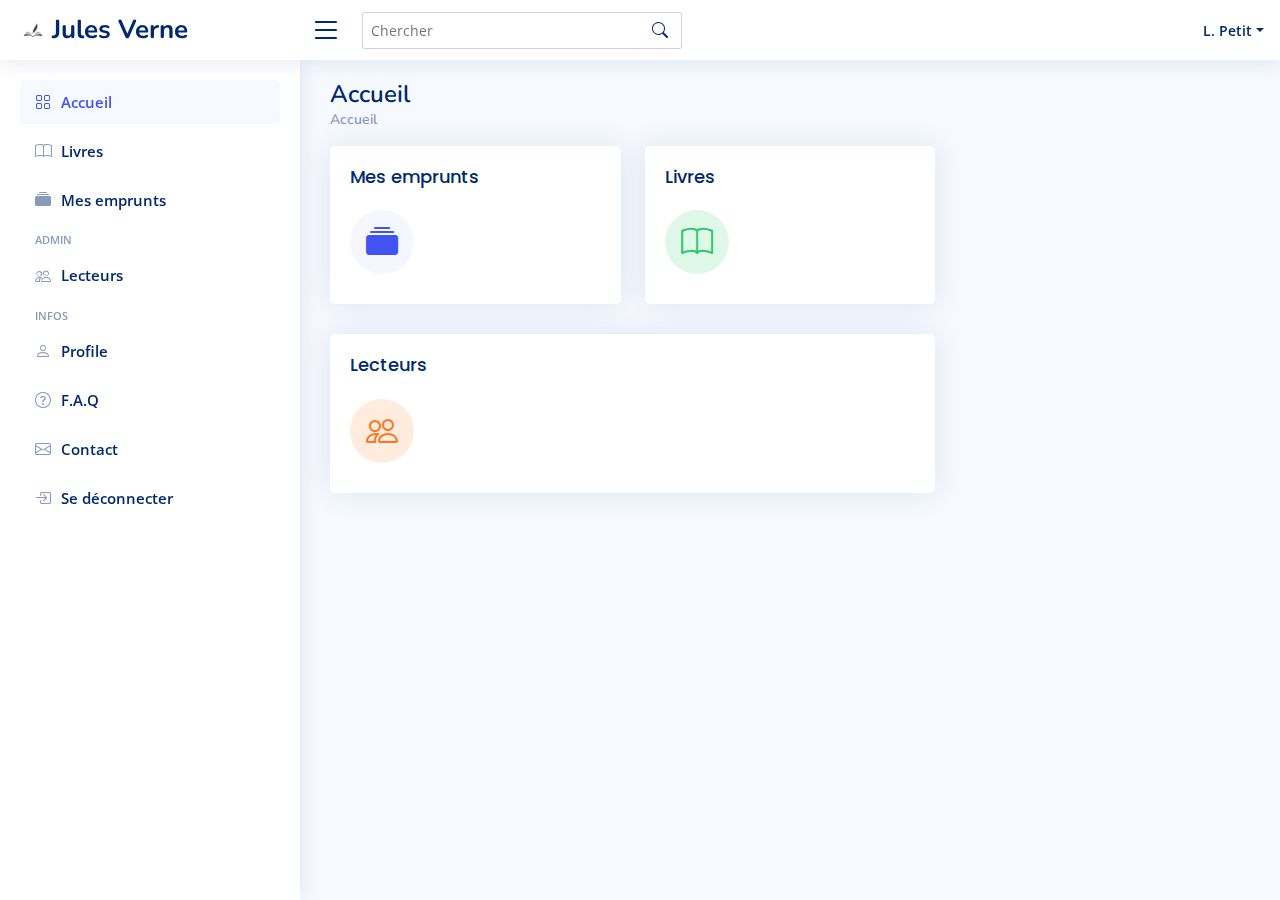
==== commit 2ce12099: "d" ====
--- a/projetFilRouge/src/main/resources/static/index.html
+++ b/projetFilRouge/src/main/resources/static/index.html
@@ -73,12 +73,12 @@
         <li class="nav-item dropdown pe-3">
 
           <a class="nav-link nav-profile d-flex align-items-center pe-0" href="#" data-bs-toggle="dropdown">
-            <span class="d-none d-md-block dropdown-toggle ps-2">K. Anderson</span>
+            <span class="d-none d-md-block dropdown-toggle ps-2">L. Petit</span>
           </a><!-- End Profile Iamge Icon -->
 
           <ul class="dropdown-menu dropdown-menu-end dropdown-menu-arrow profile">
             <li class="dropdown-header">
-              <h6>Kevin Anderson</h6>
+              <h6>Laura Petit</h6>
               <span>Admin</span>
             </li>
             <li>
@@ -200,10 +200,10 @@
   <main id="main" class="main">
 
     <div class="pagetitle">
-      <h1>Dashboard</h1>
+      <h1>Accueil</h1>
       <nav>
         <ol class="breadcrumb">
-          <li class="breadcrumb-item"><a href="index.html">Accueil</a></li>
+          <li class="breadcrumb-item active"><a href="index.html">Accueil</a></li>
         </ol>
       </nav>
     </div><!-- End Page Title -->
@@ -217,440 +217,58 @@
 
             <!-- Sales Card -->
             <div class="col-xxl-4 col-md-6">
-              <div class="card info-card sales-card">
-
-                <div class="filter">
-                  <a class="icon" href="#" data-bs-toggle="dropdown"><i class="bi bi-three-dots"></i></a>
-                  <ul class="dropdown-menu dropdown-menu-end dropdown-menu-arrow">
-                    <li class="dropdown-header text-start">
-                      <h6>Filter</h6>
-                    </li>
-
-                    <li><a class="dropdown-item" href="#">Today</a></li>
-                    <li><a class="dropdown-item" href="#">This Month</a></li>
-                    <li><a class="dropdown-item" href="#">This Year</a></li>
-                  </ul>
-                </div>
-
-                <div class="card-body">
-                  <h5 class="card-title">Emprunts <span>| Aujourd'hui</span></h5>
-
-                  <div class="d-flex align-items-center">
-                    <div class="card-icon rounded-circle d-flex align-items-center justify-content-center">
-                      <i class="bi bi-bookmark-plus-fill"></i>
-                    </div>
-                    <div class="ps-3">
-                      <h6>145</h6>
-                      <span class="text-success small pt-1 fw-bold">12%</span> <span class="text-muted small pt-2 ps-1">increase</span>
-
+              <a href="admin/emprunt.html?id=7">
+                <div class="card info-card sales-card">
+                  <div class="card-body">
+                    <h5 class="card-title">Mes emprunts</h5>
+                    <div class="d-flex align-items-center">
+                      <div class="card-icon rounded-circle d-flex align-items-center justify-content-center">
+                        <i class="bi bi-collection-fill"></i>
+                      </div>
                     </div>
                   </div>
                 </div>
-
-              </div>
+              </a>
             </div><!-- End Sales Card -->
 
             <!-- Revenue Card -->
             <div class="col-xxl-4 col-md-6">
-              <div class="card info-card revenue-card">
-
-                <div class="filter">
-                  <a class="icon" href="#" data-bs-toggle="dropdown"><i class="bi bi-three-dots"></i></a>
-                  <ul class="dropdown-menu dropdown-menu-end dropdown-menu-arrow">
-                    <li class="dropdown-header text-start">
-                      <h6>Filter</h6>
-                    </li>
-
-                    <li><a class="dropdown-item" href="#">Today</a></li>
-                    <li><a class="dropdown-item" href="#">This Month</a></li>
-                    <li><a class="dropdown-item" href="#">This Year</a></li>
-                  </ul>
-                </div>
-
-                <div class="card-body">
-                  <h5 class="card-title">Achats de livres <span>| Ce mois</span></h5>
-
-                  <div class="d-flex align-items-center">
-                    <div class="card-icon rounded-circle d-flex align-items-center justify-content-center">
-                      <i class="bi bi-currency-dollar"></i>
-                    </div>
-                    <div class="ps-3">
-                      <h6>$3,264</h6>
-                      <span class="text-success small pt-1 fw-bold">8%</span> <span class="text-muted small pt-2 ps-1">increase</span>
-
+              <a href="admin/livre.html?id=7">
+                <div class="card info-card revenue-card">
+                  <div class="card-body">
+                    <h5 class="card-title">Livres</h5>
+                    <div class="d-flex align-items-center">
+                      <div class="card-icon rounded-circle d-flex align-items-center justify-content-center">
+                        <i class="bi bi-book"></i>
+                      </div>
                     </div>
                   </div>
                 </div>
-
-              </div>
+              </a>
             </div><!-- End Revenue Card -->
 
             <!-- Customers Card -->
             <div class="col-xxl-4 col-xl-12">
-
-              <div class="card info-card customers-card">
-
-                <div class="filter">
-                  <a class="icon" href="#" data-bs-toggle="dropdown"><i class="bi bi-three-dots"></i></a>
-                  <ul class="dropdown-menu dropdown-menu-end dropdown-menu-arrow">
-                    <li class="dropdown-header text-start">
-                      <h6>Filter</h6>
-                    </li>
-
-                    <li><a class="dropdown-item" href="#">Today</a></li>
-                    <li><a class="dropdown-item" href="#">This Month</a></li>
-                    <li><a class="dropdown-item" href="#">This Year</a></li>
-                  </ul>
+              <a href="admin/lecteur.html">
+                <div class="card info-card customers-card">
+
+                  <div class="card-body">
+                    <h5 class="card-title">Lecteurs</h5>
+
+                    <div class="d-flex align-items-center">
+                      <div class="card-icon rounded-circle d-flex align-items-center justify-content-center">
+                        <i class="bi bi-people"></i>
+                      </div>
+                    </div>
+                
+                  </div>
                 </div>
-
-                <div class="card-body">
-                  <h5 class="card-title">Lecteurs <span>| Cette année</span></h5>
-
-                  <div class="d-flex align-items-center">
-                    <div class="card-icon rounded-circle d-flex align-items-center justify-content-center">
-                      <i class="bi bi-people"></i>
-                    </div>
-                    <div class="ps-3">
-                      <h6>1244</h6>
-                      <span class="text-danger small pt-1 fw-bold">2%</span> <span class="text-muted small pt-2 ps-1">decrease</span>
-
-                    </div>
-                  </div>
-
-                </div>
-              </div>
-
+              </a>
             </div><!-- End Customers Card -->
-
-            <!-- Reports -->
-            <div class="col-12">
-              <div class="card">
-
-                <div class="filter">
-                  <a class="icon" href="#" data-bs-toggle="dropdown"><i class="bi bi-three-dots"></i></a>
-                  <ul class="dropdown-menu dropdown-menu-end dropdown-menu-arrow">
-                    <li class="dropdown-header text-start">
-                      <h6>Filter</h6>
-                    </li>
-
-                    <li><a class="dropdown-item" href="#">Today</a></li>
-                    <li><a class="dropdown-item" href="#">This Month</a></li>
-                    <li><a class="dropdown-item" href="#">This Year</a></li>
-                  </ul>
-                </div>
-
-                <div class="card-body">
-                  <h5 class="card-title">Rapport <span>/Ajourd'hui</span></h5>
-
-                  <!-- Line Chart -->
-                  <div id="reportsChart"></div>
-
-                  <script>
-                    document.addEventListener("DOMContentLoaded", () => {
-                      new ApexCharts(document.querySelector("#reportsChart"), {
-                        series: [{
-                          name: 'Emprunts',
-                          data: [31, 40, 28, 51, 42, 82, 56],
-                        }, {
-                          name: 'Retours',
-                          data: [12, 32, 45, 32, 34, 52, 41]
-                        }, {
-                          name: 'Incidents',
-                          data: [15, 11, 32, 18, 9, 24, 11]
-                        }],
-                        chart: {
-                          height: 350,
-                          type: 'area',
-                          toolbar: {
-                            show: false
-                          },
-                        },
-                        markers: {
-                          size: 4
-                        },
-                        colors: ['#4154f1', '#2eca6a', '#ff771d'],
-                        fill: {
-                          type: "gradient",
-                          gradient: {
-                            shadeIntensity: 1,
-                            opacityFrom: 0.3,
-                            opacityTo: 0.4,
-                            stops: [0, 90, 100]
-                          }
-                        },
-                        dataLabels: {
-                          enabled: false
-                        },
-                        stroke: {
-                          curve: 'smooth',
-                          width: 2
-                        },
-                        xaxis: {
-                          type: 'datetime',
-                          categories: ["2018-09-19T00:00:00.000Z", "2018-09-19T01:30:00.000Z", "2018-09-19T02:30:00.000Z", "2018-09-19T03:30:00.000Z", "2018-09-19T04:30:00.000Z", "2018-09-19T05:30:00.000Z", "2018-09-19T06:30:00.000Z"]
-                        },
-                        tooltip: {
-                          x: {
-                            format: 'dd/MM/yy HH:mm'
-                          },
-                        }
-                      }).render();
-                    });
-                  </script>
-                  <!-- End Line Chart -->
-
-                </div>
-
-              </div>
-            </div><!-- End Reports -->
-
-            <!-- Recent Sales -->
-            <div class="col-12">
-              <div class="card recent-sales overflow-auto">
-
-                <div class="filter">
-                  <a class="icon" href="#" data-bs-toggle="dropdown"><i class="bi bi-three-dots"></i></a>
-                  <ul class="dropdown-menu dropdown-menu-end dropdown-menu-arrow">
-                    <li class="dropdown-header text-start">
-                      <h6>Filter</h6>
-                    </li>
-
-                    <li><a class="dropdown-item" href="#">Today</a></li>
-                    <li><a class="dropdown-item" href="#">This Month</a></li>
-                    <li><a class="dropdown-item" href="#">This Year</a></li>
-                  </ul>
-                </div>
-
-                <div class="card-body">
-                  <h5 class="card-title">Livraisons récentes <span>| Ajourd'hui</span></h5>
-
-                  <table class="table table-borderless datatable">
-                    <thead>
-                      <tr>
-                        <th scope="col">#</th>
-                        <th scope="col">Auteur</th>
-                        <th scope="col">Produit</th>
-                        <th scope="col">Prix</th>
-                        <th scope="col">Status</th>
-                      </tr>
-                    </thead>
-                    <tbody>
-                      <tr>
-                        <th scope="row"><a href="#">#2457</a></th>
-                        <td>Brandon Jacob</td>
-                        <td><a href="#" class="text-primary">Roman</a></td>
-                        <td>$64</td>
-                        <td><span class="badge bg-success">Approuvée</span></td>
-                      </tr>
-                      <tr>
-                        <th scope="row"><a href="#">#2147</a></th>
-                        <td>Bridie Kessler</td>
-                        <td><a href="#" class="text-primary">Bande-dessinée</a></td>
-                        <td>$47</td>
-                        <td><span class="badge bg-warning">En attente</span></td>
-                      </tr>
-                      <tr>
-                        <th scope="row"><a href="#">#2049</a></th>
-                        <td>Ashleigh Langosh</td>
-                        <td><a href="#" class="text-primary">Manga</a></td>
-                        <td>$147</td>
-                        <td><span class="badge bg-success">Approuvée</span></td>
-                      </tr>
-                      <tr>
-                        <th scope="row"><a href="#">#2644</a></th>
-                        <td>Angus Grady</td>
-                        <td><a href="#" class="text-primar">Divers</a></td>
-                        <td>$67</td>
-                        <td><span class="badge bg-danger">Refusée</span></td>
-                      </tr>
-                      <tr>
-                        <th scope="row"><a href="#">#2644</a></th>
-                        <td>Raheem Lehner</td>
-                        <td><a href="#" class="text-primary">Romans</a></td>
-                        <td>$165</td>
-                        <td><span class="badge bg-success">Approuvée</span></td>
-                      </tr>
-                    </tbody>
-                  </table>
-
-                </div>
-
-              </div>
-            </div><!-- End Recent Sales -->
-
-          </div>
-        </div><!-- End Left side columns -->
-
-        <!-- Right side columns -->
-        <div class="col-lg-4">
-
-          <!-- Recent Activity -->
-          <div class="card">
-            <div class="filter">
-              <a class="icon" href="#" data-bs-toggle="dropdown"><i class="bi bi-three-dots"></i></a>
-              <ul class="dropdown-menu dropdown-menu-end dropdown-menu-arrow">
-                <li class="dropdown-header text-start">
-                  <h6>Filter</h6>
-                </li>
-
-                <li><a class="dropdown-item" href="#">Today</a></li>
-                <li><a class="dropdown-item" href="#">This Month</a></li>
-                <li><a class="dropdown-item" href="#">This Year</a></li>
-              </ul>
-            </div>
-
-            <div class="card-body">
-              <h5 class="card-title">Activité récente <span>| Aujourd'hui</span></h5>
-
-              <div class="activity">
-
-                <div class="activity-item d-flex">
-                  <div class="activite-label">32 min.</div>
-                  <i class='bi bi-circle-fill activity-badge text-success align-self-start'></i>
-                  <div class="activity-content">
-                    Nouvel arrivage de <a href="#" class="fw-bold text-dark">Livres</a>
-                  </div>
-                </div><!-- End activity item-->
-
-                <div class="activity-item d-flex">
-                  <div class="activite-label">56 min.</div>
-                  <i class='bi bi-circle-fill activity-badge text-danger align-self-start'></i>
-                  <div class="activity-content">
-                    Réunion de charge
-                  </div>
-                </div><!-- End activity item-->
-
-                <div class="activity-item d-flex">
-                  <div class="activite-label">2 hrs.</div>
-                  <i class='bi bi-circle-fill activity-badge text-primary align-self-start'></i>
-                  <div class="activity-content">
-                    Panne de la section B résolue
-                  </div>
-                </div><!-- End activity item-->
-
-                <div class="activity-item d-flex">
-                  <div class="activite-label">1 jour</div>
-                  <i class='bi bi-circle-fill activity-badge text-info align-self-start'></i>
-                  <div class="activity-content">
-                    Nouvel incident en cours
-                  </div>
-                </div><!-- End activity item-->
-
-                <div class="activity-item d-flex">
-                  <div class="activite-label">2 jours</div>
-                  <i class='bi bi-circle-fill activity-badge text-warning align-self-start'></i>
-                  <div class="activity-content">
-                    Livraison de bande-dessinée reçu
-                  </div>
-                </div><!-- End activity item-->
-
-                <div class="activity-item d-flex">
-                  <div class="activite-label">4 sem.</div>
-                  <i class='bi bi-circle-fill activity-badge text-muted align-self-start'></i>
-                  <div class="activity-content">
-                    Point mensuel
-                  </div>
-                </div><!-- End activity item-->
-
-              </div>
-
-            </div>
-          </div><!-- End Recent Activity -->
-
-          <!-- Budget Report -->
-          <div class="card">
-            <div class="filter">
-              <a class="icon" href="#" data-bs-toggle="dropdown"><i class="bi bi-three-dots"></i></a>
-              <ul class="dropdown-menu dropdown-menu-end dropdown-menu-arrow">
-                <li class="dropdown-header text-start">
-                  <h6>Filtrer</h6>
-                </li>
-
-                <li><a class="dropdown-item" href="#">Ajourd'hui</a></li>
-                <li><a class="dropdown-item" href="#">Ce mois</a></li>
-                <li><a class="dropdown-item" href="#">Cette année</a></li>
-              </ul>
-            </div>
-
-            <div class="card-body pb-0">
-              <h5 class="card-title">Domaines populaires <span>| Ce mois</span></h5>
-
-              <div id="budgetChart" style="min-height: 400px;" class="echart"></div>
-
-              <script>
-                document.addEventListener("DOMContentLoaded", () => {
-                  var budgetChart = echarts.init(document.querySelector("#budgetChart")).setOption({
-                    legend: {
-                      data: ['Ce mois', 'Mois précédent']
-                    },
-                    radar: {
-                      // shape: 'circle',
-                      indicator: [{
-                          name: 'Aventure',
-                          max: 6500
-                        },
-                        {
-                          name: 'Policier',
-                          max: 16000
-                        },
-                        {
-                          name: 'Action',
-                          max: 30000
-                        },
-                        {
-                          name: 'Romance',
-                          max: 38000
-                        },
-                        {
-                          name: 'Documentaire',
-                          max: 52000
-                        },
-                        {
-                          name: 'Philosophie',
-                          max: 25000
-                        }
-                      ]
-                    },
-                    series: [{
-                      name: 'Budget vs spending',
-                      type: 'radar',
-                      data: [{
-                          value: [4200, 3000, 20000, 35000, 50000, 18000],
-                          name: 'Ce mois'
-                        },
-                        {
-                          value: [5000, 14000, 28000, 26000, 42000, 21000],
-                          name: 'Mois précédent'
-                        }
-                      ]
-                    }]
-                  });
-                });
-              </script>
-
-            </div>
-          </div><!-- End Budget Report -->
-
-        </div><!-- End Right side columns -->
-
       </div>
     </section>
 
   </main><!-- End #main -->
-
-  <!-- ======= Footer ======= -->
-  <footer id="footer" class="footer">
-    <div class="copyright">
-      &copy; Copyright <strong><span>NiceAdmin</span></strong>. All Rights Reserved
-    </div>
-    <div class="credits">
-      <!-- All the links in the footer should remain intact. -->
-      <!-- You can delete the links only if you purchased the pro version. -->
-      <!-- Licensing information: https://bootstrapmade.com/license/ -->
-      <!-- Purchase the pro version with working PHP/AJAX contact form: https://bootstrapmade.com/nice-admin-bootstrap-admin-html-template/ -->
-      Designed by <a href="https://bootstrapmade.com/">BootstrapMade</a>
-    </div>
-  </footer><!-- End Footer -->
 
   <a href="#" class="back-to-top d-flex align-items-center justify-content-center"><i class="bi bi-arrow-up-short"></i></a>
 
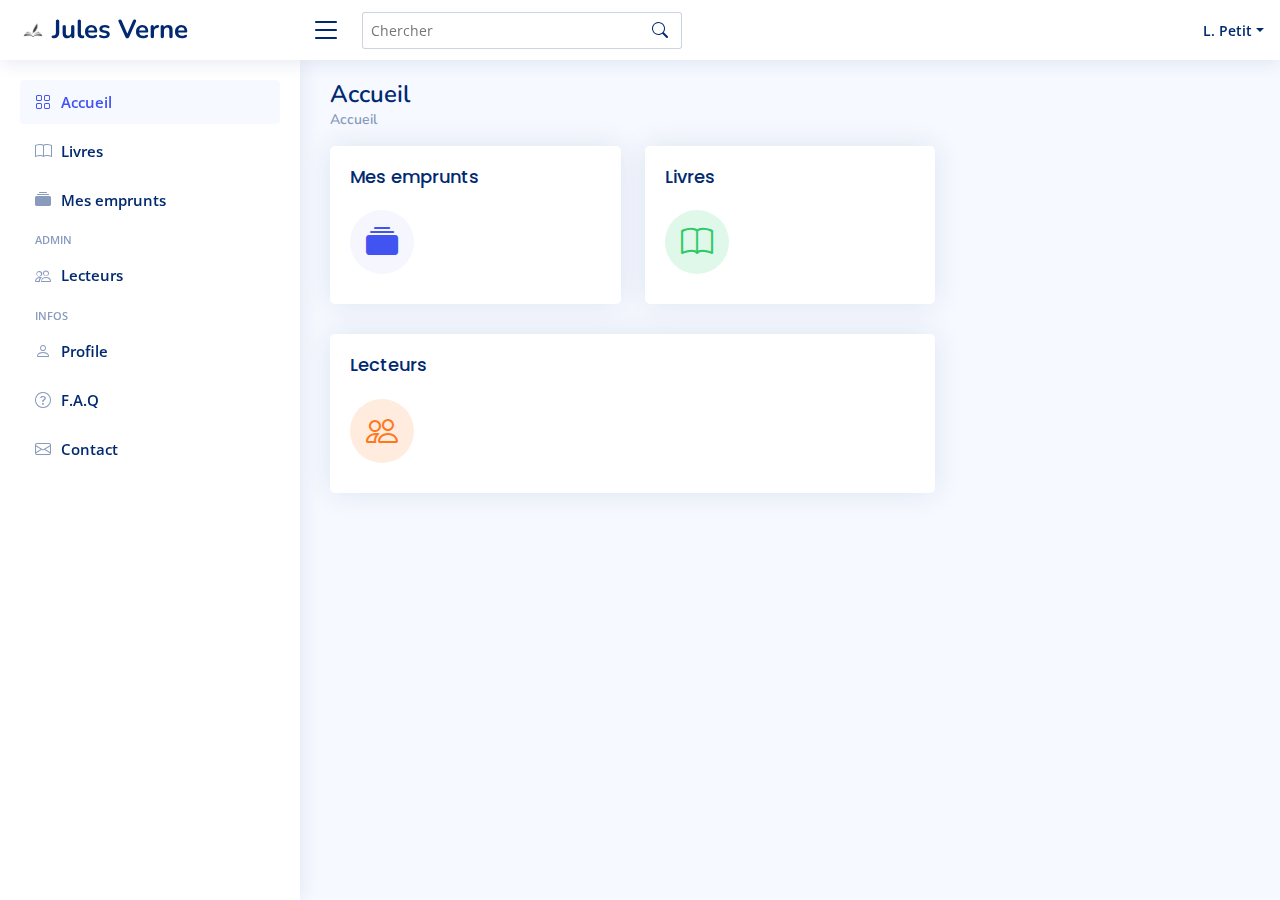
==== commit d037e6f9: "zefd" ====
--- a/projetFilRouge/src/main/resources/static/index.html
+++ b/projetFilRouge/src/main/resources/static/index.html
@@ -185,13 +185,6 @@
           <span>Contact</span>
         </a>
       </li><!-- End Contact Page Nav -->
-
-      <li class="nav-item">
-        <a class="nav-link collapsed" href="admin/pages-login.html">
-          <i class="bi bi-box-arrow-in-right"></i>
-          <span>Se déconnecter</span>
-        </a>
-      </li><!-- End Login Page Nav -->
 
     </ul>
 
